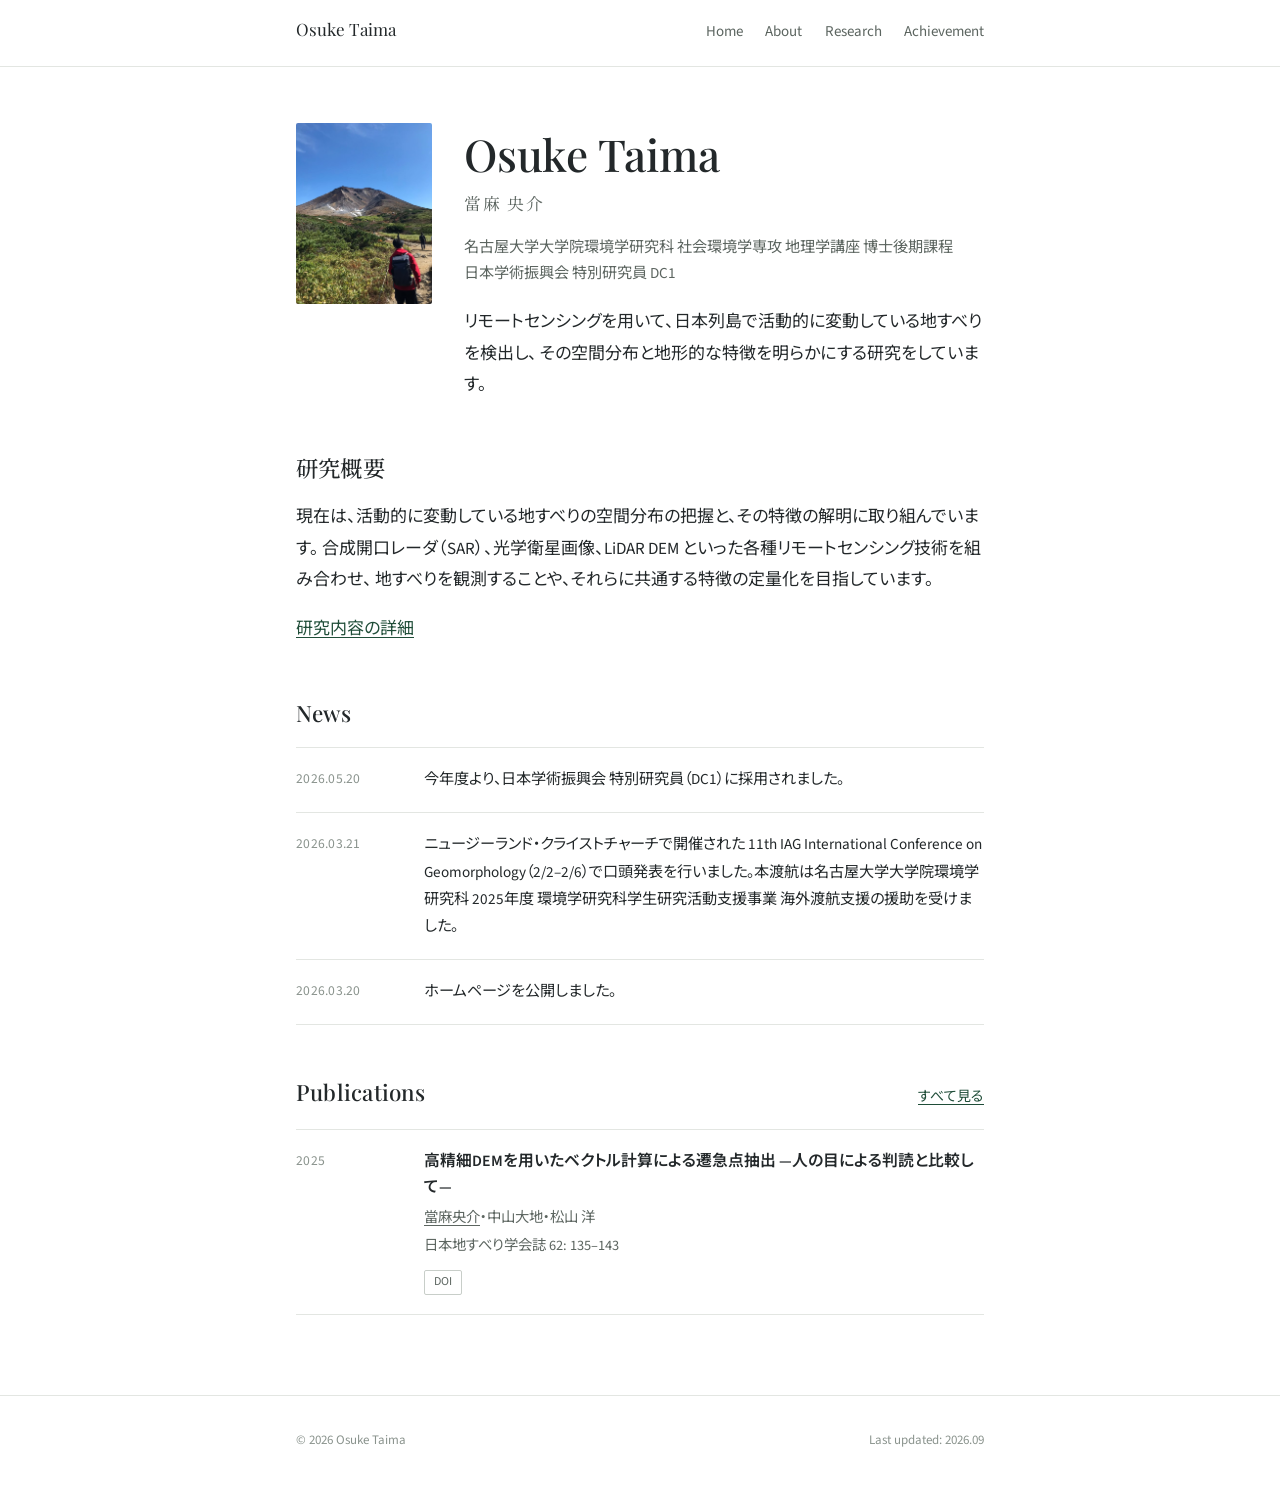
==== index.html @ e568fa74 "Update index.html" ====
<!DOCTYPE html>
<html lang="ja">
<head>
<meta charset="UTF-8">
<meta name="viewport" content="width=device-width, initial-scale=1.0">

<title>當麻央介 | Osuke Taima</title>
<meta name="description" content="當麻央介（名古屋大学大学院環境学研究科 博士後期課程）のページです。合成開口レーダ（SAR）やLiDAR DEMを用いた活動的地すべりの検出と地形解析。">

<meta property="og:type" content="website">
<meta property="og:title" content="當麻央介 | Osuke Taima">
<meta property="og:description" content="SARとLiDAR DEMを用いた地すべりの観測と地形解析。名古屋大学大学院環境学研究科 博士後期課程。">
<meta property="og:url" content="https://timetime0628.github.io/">
<meta property="og:image" content="https://timetime0628.github.io/images/asahikawa.jpg">
<meta name="twitter:card" content="summary">

<link rel="preconnect" href="https://fonts.googleapis.com">
<link rel="preconnect" href="https://fonts.gstatic.com" crossorigin>
<link href="https://fonts.googleapis.com/css2?family=Playfair+Display:wght@500;600&family=Noto+Serif+JP:wght@500&family=Source+Sans+3:wght@400;600&family=Noto+Sans+JP:wght@400;500&display=swap" rel="stylesheet">
<link rel="stylesheet" href="style.css">
</head>

<body>
<a class="skip-link" href="#main">本文へスキップ</a>

<header class="site-header">
  <div class="wrap">
    <a class="brand" href="index.html">Osuke Taima</a>
    <nav class="site-nav" aria-label="メインナビゲーション">
      <a href="index.html">Home</a>
      <a href="about.html">About</a>
      <a href="research.html">Research</a>
      <a href="achievement.html">Achievement</a>
    </nav>
  </div>
</header>

<main id="main">
  <div class="wrap">

    <!-- ヒーロー -->
    <section class="hero">
      <img class="hero-photo" src="images/asahikawa.jpg" width="136" height="180"
           alt="當麻央介">
      <div>
        <h1>Osuke Taima</h1>
        <p class="hero-name-ja">當麻 央介</p>
        <p class="hero-role">
          名古屋大学大学院環境学研究科 社会環境学専攻 地理学講座 博士後期課程<br>
          日本学術振興会 特別研究員 DC1
        </p>
        <p class="hero-bio">
          リモートセンシングを用いて、日本列島で活動的に変動している地すべりを検出し、
          その空間分布と地形的な特徴を明らかにする研究をしています。
        </p>

        <!--<dl class="facts">
          <dt>Email</dt>
          <dd><!-- ここにメールアドレス</dd>
          <dt>所在</dt>
          <dd>名古屋市千種区</dd>
        </dl>-->

         
        <!-- <ul class="links"> -->
          <!-- href を実際のURLに差し替えてください -->
          <!-- <li><a href="#">researchmap</a></li>
          <<li><a href="#">ORCID</a></li>
          <li><a href="#">Google Scholar</a></li>
          <li><a href="https://github.com/timetime0628">GitHub</a></li>
        </ul> -->
      </div>
    </section>

    <!-- 研究概要 -->
    <section>
      <h2>研究概要</h2>
      <p>
        現在は、活動的に変動している地すべりの空間分布の把握と、その特徴の解明に取り組んでいます。
        合成開口レーダ（SAR）、光学衛星画像、LiDAR DEM といった各種リモートセンシング技術を組み合わせ、
        地すべりを観測することや、それらに共通する特徴の定量化を目指しています。
      </p>
      <p><a href="research.html">研究内容の詳細</a></p>
    </section>

    <!-- News -->
    <section>
      <h2>News</h2>
      <div class="ledger">

        <div class="ledger-row">
          <div class="ledger-date">2026.05.20</div>
          <div class="ledger-body">
            今年度より、日本学術振興会 特別研究員（DC1）に採用されました。
          </div>
        </div>

        <div class="ledger-row">
          <div class="ledger-date">2026.03.21</div>
          <div class="ledger-body">
            ニュージーランド・クライストチャーチで開催された 11th IAG International Conference on
            Geomorphology（2/2–2/6）で口頭発表を行いました。本渡航は名古屋大学大学院環境学研究科
            2025年度 環境学研究科学生研究活動支援事業 海外渡航支援の援助を受けました。
          </div>
        </div>

        <div class="ledger-row">
          <div class="ledger-date">2026.03.20</div>
          <div class="ledger-body">
            ホームページを公開しました。
          </div>
        </div>

      </div>
    </section>

    <!-- 最近の業績 -->
    <section>
      <div class="section-head">
        <h2>Publications</h2>
        <a href="achievement.html">すべて見る</a>
      </div>
      <div class="ledger">

        <div class="ledger-row">
          <div class="ledger-date">2025</div>
          <div class="ledger-body">
            <p class="pub-title">高精細DEMを用いたベクトル計算による遷急点抽出 —人の目による判読と比較して—</p>
            <p class="pub-authors"><span class="me">當麻央介</span>・中山大地・松山 洋</p>
            <p class="pub-venue">日本地すべり学会誌 62: 135–143</p>
            <ul class="tags">
              <li><a class="tag" href="https://doi.org/10.3313/jls.62.135">DOI</a></li>
            </ul>
          </div>
        </div>

      </div>
    </section>

  </div>
</main>

<footer class="site-footer">
  <div class="wrap">
    <span>© 2026 Osuke Taima</span>
    <span>Last updated: 2026.09</span>
  </div>
</footer>

</body>
</html>
---- style.css ----
/* =========================================================
   Osuke Taima — site styles
   Bootstrap は不要です。<link> を外してこのファイルだけ読んでください。
   ========================================================= */

/* ---------- 1. トークン ---------- */
:root {
  /* 欧文が先、和文が後。1行に英日が混ざっても字ごとに正しい書体が当たります */
  --font-display: 'Playfair Display', 'Noto Serif JP', Georgia, serif;
  --font-body: 'Source Sans 3', 'Noto Sans JP', system-ui, sans-serif;

  --bg: #ffffff;
  --bg-soft: #f6f7f5;
  --ink: #23282a;   /* 本文 */
  --ink-2: #5c6560; /* 補足・所属など */
  --ink-3: #8a938d; /* 日付・メタ */
  --rule: #e3e6e2;
  --rule-strong: #c8cec9;

  /* アクセント1色。ここを差し替えれば全体の印象が変わります */
  --accent: #1f4d38;       /* 深緑 */
  --accent-soft: #eef3ef;

  --measure: 46rem;  /* 本文カラムの幅 */
  --gutter: 1.5rem;
}

@media (prefers-color-scheme: dark) {
  :root {
    --bg: #141816;
    --bg-soft: #1c2220;
    --ink: #e6eae7;
    --ink-2: #a8b1ac;
    --ink-3: #7d867f;
    --rule: #2c3431;
    --rule-strong: #3d4643;
    --accent: #7fb79a;
    --accent-soft: #1e2b25;
  }
}

/* ---------- 2. ベース ---------- */
*, *::before, *::after { box-sizing: border-box; }

html { -webkit-text-size-adjust: 100%; }

body {
  margin: 0;
  background: var(--bg);
  color: var(--ink);
  font-family: var(--font-body);
  font-size: 1.0625rem;
  line-height: 1.85;   /* 和文は欧文より行間を広めに */
  font-feature-settings: 'palt' 1;  /* 和文の詰め */
  text-rendering: optimizeLegibility;
}

img { max-width: 100%; height: auto; display: block; }

a { color: var(--accent); text-decoration-thickness: 1px; text-underline-offset: 0.2em; }
a:hover { text-decoration-thickness: 2px; }

:focus-visible {
  outline: 2px solid var(--accent);
  outline-offset: 3px;
}

.skip-link {
  position: absolute; left: -9999px;
  background: var(--accent); color: #fff;
  padding: 0.6rem 1rem; z-index: 100;
}
.skip-link:focus { left: 1rem; top: 1rem; }

/* ---------- 3. 見出し ---------- */
h1, h2, h3 {
  font-family: var(--font-display);
  font-weight: 500;
  line-height: 1.4;
  margin: 0;
}

h2 {
  font-size: 1.4rem;
  letter-spacing: 0.01em;
  margin-bottom: 1.1rem;
}

h3 { font-size: 1.0625rem; font-family: var(--font-body); font-weight: 600; }

p { margin: 0 0 1.1rem; }
p:last-child { margin-bottom: 0; }

/* ---------- 4. レイアウト ---------- */
.wrap {
  max-width: var(--measure);
  margin-inline: auto;
  padding-inline: var(--gutter);
}

main { padding-block: 3.5rem 5rem; }

section + section { margin-top: 3.25rem; }

/* ---------- 5. ナビ ---------- */
.site-header {
  position: sticky; top: 0; z-index: 20;
  background: color-mix(in srgb, var(--bg) 88%, transparent);
  backdrop-filter: blur(8px);
  border-bottom: 1px solid var(--rule);
}

.site-header .wrap {
  display: flex;
  flex-wrap: wrap;
  align-items: baseline;
  gap: 0.5rem 2rem;
  padding-block: 0.9rem;
}

.brand {
  font-family: var(--font-display);
  font-size: 1.0625rem;
  color: var(--ink);
  text-decoration: none;
  margin-right: auto;
}

.site-nav { display: flex; gap: 1.4rem; }

.site-nav a {
  color: var(--ink-2);
  text-decoration: none;
  font-size: 0.9375rem;
  padding-bottom: 0.2rem;
  border-bottom: 2px solid transparent;
}
.site-nav a:hover { color: var(--ink); }

/* ---------- 6. ヒーロー ---------- */
.hero { display: grid; gap: 1.75rem; }

@media (min-width: 40rem) {
  .hero {
    grid-template-columns: 8.5rem 1fr;
    gap: 2rem;
    align-items: start;
  }
}

.hero-photo { border-radius: 2px; }

.hero h1 {
  font-size: clamp(2rem, 5.5vw, 2.75rem);
  letter-spacing: -0.005em;
  margin-bottom: 0.25rem;
}

.hero-name-ja {
  font-family: var(--font-display);
  font-size: 1.05rem;
  letter-spacing: 0.1em;
  color: var(--ink-2);
  margin-bottom: 1rem;
}

.hero-role {
  color: var(--ink-2);
  font-size: 0.95rem;
  line-height: 1.7;
  margin-bottom: 1.25rem;
}

.hero-bio { margin-bottom: 1.5rem; }

/* 所属・連絡先 */
.facts { margin: 0 0 1.5rem; display: grid; gap: 0.4rem 1.25rem; }
@media (min-width: 30rem) {
  .facts { grid-template-columns: 5rem 1fr; }
}
.facts dt { color: var(--ink-3); font-size: 0.85rem; line-height: 1.9; }
.facts dd { margin: 0; font-size: 0.95rem; }

/* 外部リンク列 */
.links { display: flex; flex-wrap: wrap; gap: 0.5rem; padding: 0; margin: 0; list-style: none; }
.links a {
  display: inline-block;
  font-size: 0.8125rem;
  line-height: 1.6;
  padding: 0.25rem 0.7rem;
  border: 1px solid var(--rule-strong);
  border-radius: 2px;
  color: var(--ink-2);
  text-decoration: none;
}
.links a:hover { border-color: var(--accent); color: var(--accent); }

/* ---------- 7. 台帳グリッド（News・業績で共用） ----------
   左に日付／年、右に本文。このサイトの背骨です。 */
.ledger { border-top: 1px solid var(--rule); }

.ledger-row {
  display: grid;
  gap: 0.15rem 1.5rem;
  padding: 1.15rem 0;
  border-bottom: 1px solid var(--rule);
}

@media (min-width: 34rem) {
  .ledger-row { grid-template-columns: 6.5rem 1fr; }
}

.ledger-date {
  color: var(--ink-3);
  font-size: 0.85rem;
  line-height: 1.9;
  font-variant-numeric: tabular-nums;
  letter-spacing: 0.02em;
}

.ledger-body { font-size: 0.95rem; line-height: 1.8; }
.ledger-body > *:last-child { margin-bottom: 0; }

/* 業績1件 */
.pub-title {
  font-family: var(--font-body);
  font-size: 0.9875rem;
  font-weight: 600;
  line-height: 1.65;
  margin-bottom: 0.3rem;
}
.pub-authors { color: var(--ink-2); font-size: 0.9rem; margin-bottom: 0.15rem; }
.pub-venue { color: var(--ink-2); font-size: 0.9rem; margin-bottom: 0.5rem; }
.me { text-decoration: underline; text-underline-offset: 0.2em; text-decoration-thickness: 1px; }

/* DOI / arXiv などのバッジ */
.tags { display: flex; flex-wrap: wrap; gap: 0.4rem; padding: 0; margin: 0; list-style: none; }
.tag {
  display: inline-block;
  font-size: 0.75rem;
  line-height: 1.7;
  padding: 0.1rem 0.55rem;
  border: 1px solid var(--rule-strong);
  border-radius: 2px;
  color: var(--ink-2);
  text-decoration: none;
}
a.tag:hover { border-color: var(--accent); color: var(--accent); }

/* 発表種別など、右端に小さく置くラベル */
.kind { color: var(--ink-3); font-size: 0.8rem; }

/* ---------- 8. セクション見出し行 ---------- */
.section-head {
  display: flex;
  align-items: baseline;
  justify-content: space-between;
  gap: 1rem;
  margin-bottom: 1.1rem;
}
.section-head h2 { margin-bottom: 0; }
.section-head a { font-size: 0.875rem; }

/* ---------- 9. 箇条書き ---------- */
.plain-list { padding-left: 1.15rem; margin: 0 0 1.1rem; }
.plain-list li { margin-bottom: 0.5rem; }
.plain-list li:last-child { margin-bottom: 0; }

/* ---------- 10. フッター ---------- */
.site-footer {
  border-top: 1px solid var(--rule);
  padding-block: 2rem 3rem;
  color: var(--ink-3);
  font-size: 0.8125rem;
}
.site-footer .wrap { display: flex; flex-wrap: wrap; gap: 0.75rem 1.5rem; justify-content: space-between; }

/* ---------- 11. モーション ---------- */
@media (prefers-reduced-motion: reduce) {
  *, *::before, *::after { animation: none !important; transition: none !important; }
}

/* 年表など、左カラムに期間が入る場合 */
@media (min-width: 34rem) {
  .ledger--span .ledger-row { grid-template-columns: 10rem 1fr; }
}
.ledger--span .ledger-date { letter-spacing: 0; }

/* 研究テーマのブロック */
.theme { padding-block: 1.5rem; border-top: 1px solid var(--rule); }
.theme:last-child { border-bottom: 1px solid var(--rule); }
.theme h3 {
  font-family: var(--font-display);
  font-size: 1.125rem;
  font-weight: 500;
  margin-bottom: 0.5rem;
}
.theme p { font-size: 0.95rem; margin-bottom: 0; }

/* 図 */
figure { margin: 1.75rem 0; }
figcaption { color: var(--ink-3); font-size: 0.8125rem; line-height: 1.7; margin-top: 0.5rem; }
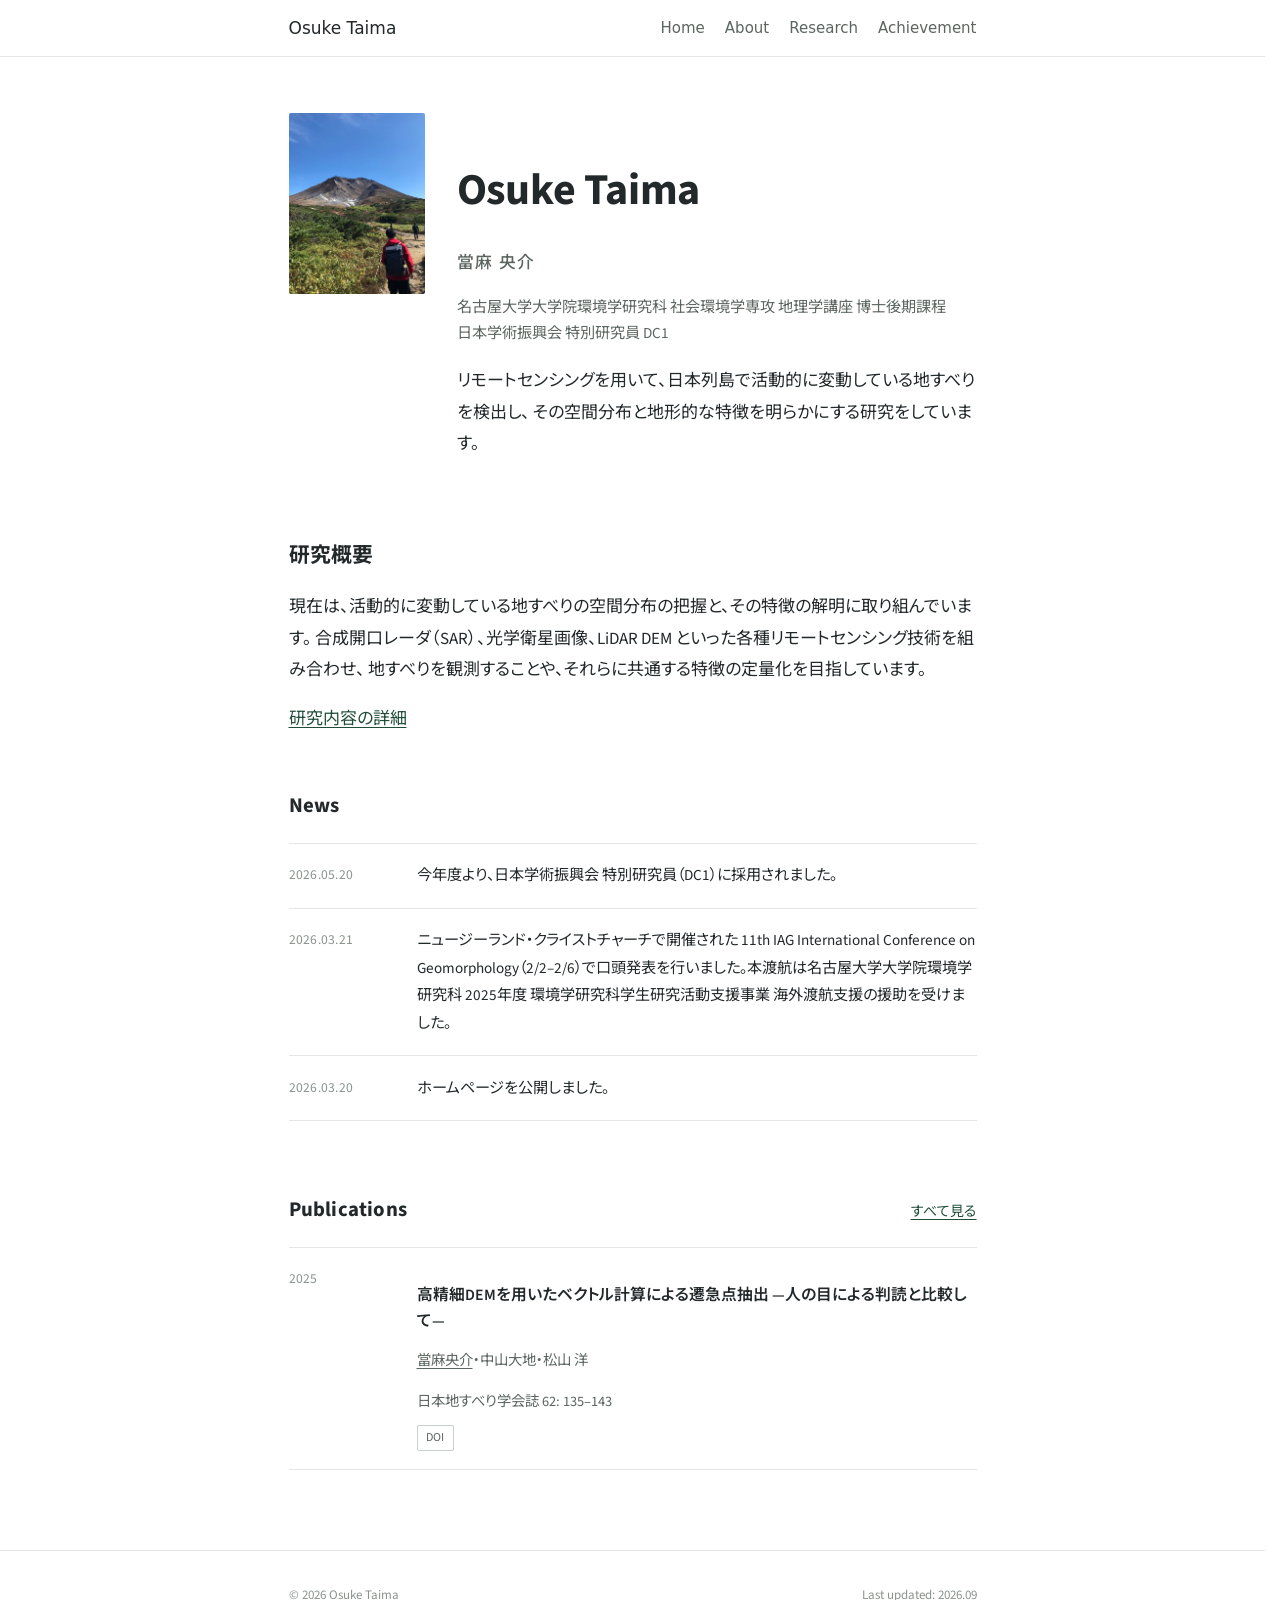
==== commit 7e18d6d2: "Update index.html" ====
--- a/index.html
+++ b/index.html
@@ -16,7 +16,7 @@
 
 <link rel="preconnect" href="https://fonts.googleapis.com">
 <link rel="preconnect" href="https://fonts.gstatic.com" crossorigin>
-<link href="https://fonts.googleapis.com/css2?family=Playfair+Display:wght@500;600&family=Noto+Serif+JP:wght@500&family=Source+Sans+3:wght@400;600&family=Noto+Sans+JP:wght@400;500&display=swap" rel="stylesheet">
+<link href="https://fonts.googleapis.com/css2?family=Source+Sans+3:wght@400;600;700&family=Noto+Sans+JP:wght@400;500;700&display=swap" rel="stylesheet">
 <link rel="stylesheet" href="style.css">
 </head>
 
--- a/style.css
+++ b/style.css
@@ -6,7 +6,7 @@
 /* ---------- 1. トークン ---------- */
 :root {
   /* 欧文が先、和文が後。1行に英日が混ざっても字ごとに正しい書体が当たります */
-  --font-display: 'Playfair Display', 'Noto Serif JP', Georgia, serif;
+  --font-display: 'Source Sans 3', 'Noto Sans JP',  system-ui, sans-serif;
   --font-body: 'Source Sans 3', 'Noto Sans JP', system-ui, sans-serif;
 
   --bg: #ffffff;
@@ -73,23 +73,17 @@
 .skip-link:focus { left: 1rem; top: 1rem; }
 
 /* ---------- 3. 見出し ---------- */
-h1, h2, h3 {
-  font-family: var(--font-display);
-  font-weight: 500;
-  line-height: 1.4;
-  margin: 0;
-}
-
-h2 {
-  font-size: 1.4rem;
-  letter-spacing: 0.01em;
-  margin-bottom: 1.1rem;
-}
-
-h3 { font-size: 1.0625rem; font-family: var(--font-body); font-weight: 600; }
-
-p { margin: 0 0 1.1rem; }
-p:last-child { margin-bottom: 0; }
+h1, h2, h3 { font-weight: 700; letter-spacing: 0.01em; }
+
+h2 { font-size: 1.3rem; }
+
+.hero h1 { font-size: clamp(1.9rem, 5vw, 2.4rem); letter-spacing: 0; }
+
+.hero-name-ja { font-family: var(--font-body); font-weight: 500; }
+
+.theme h3 { font-family: var(--font-body); font-weight: 700; font-size: 1.0625rem; }
+
+.pub-title { font-weight: 700; }
 
 /* ---------- 4. レイアウト ---------- */
 .wrap {
@@ -103,39 +97,55 @@
 section + section { margin-top: 3.25rem; }
 
 /* ---------- 5. ナビ ---------- */
+html { scrollbar-gutter: stable; }
+
 .site-header {
   position: sticky; top: 0; z-index: 20;
-  background: color-mix(in srgb, var(--bg) 88%, transparent);
-  backdrop-filter: blur(8px);
+  background: var(--bg);
   border-bottom: 1px solid var(--rule);
 }
 
 .site-header .wrap {
   display: flex;
-  flex-wrap: wrap;
-  align-items: baseline;
-  gap: 0.5rem 2rem;
-  padding-block: 0.9rem;
+  align-items: center;
+  justify-content: space-between;
+  gap: 2rem;
+  height: 56px;
+  padding-block: 0;
 }
 
 .brand {
-  font-family: var(--font-display);
-  font-size: 1.0625rem;
+  font-family: system-ui, sans-serif;
+  font-size: 17px;
+  line-height: 1;
   color: var(--ink);
   text-decoration: none;
-  margin-right: auto;
-}
-
-.site-nav { display: flex; gap: 1.4rem; }
+  white-space: nowrap;
+}
+
+.site-nav { display: flex; gap: 20px; }
 
 .site-nav a {
+  font-family: system-ui, sans-serif;
+  font-size: 15px;
+  line-height: 1;
   color: var(--ink-2);
   text-decoration: none;
-  font-size: 0.9375rem;
-  padding-bottom: 0.2rem;
-  border-bottom: 2px solid transparent;
+  white-space: nowrap;
 }
 .site-nav a:hover { color: var(--ink); }
+
+@media (max-width: 30rem) {
+  .site-header .wrap {
+    flex-direction: column;
+    align-items: flex-start;
+    justify-content: center;
+    height: 84px;
+    gap: 8px;
+  }
+  .site-nav { gap: 16px; }
+  .site-nav a { font-size: 14px; }
+}
 
 /* ---------- 6. ヒーロー ---------- */
 .hero { display: grid; gap: 1.75rem; }
@@ -300,3 +310,5 @@
 /* 図 */
 figure { margin: 1.75rem 0; }
 figcaption { color: var(--ink-3); font-size: 0.8125rem; line-height: 1.7; margin-top: 0.5rem; }
+
+html { scrollbar-gutter: stable; }
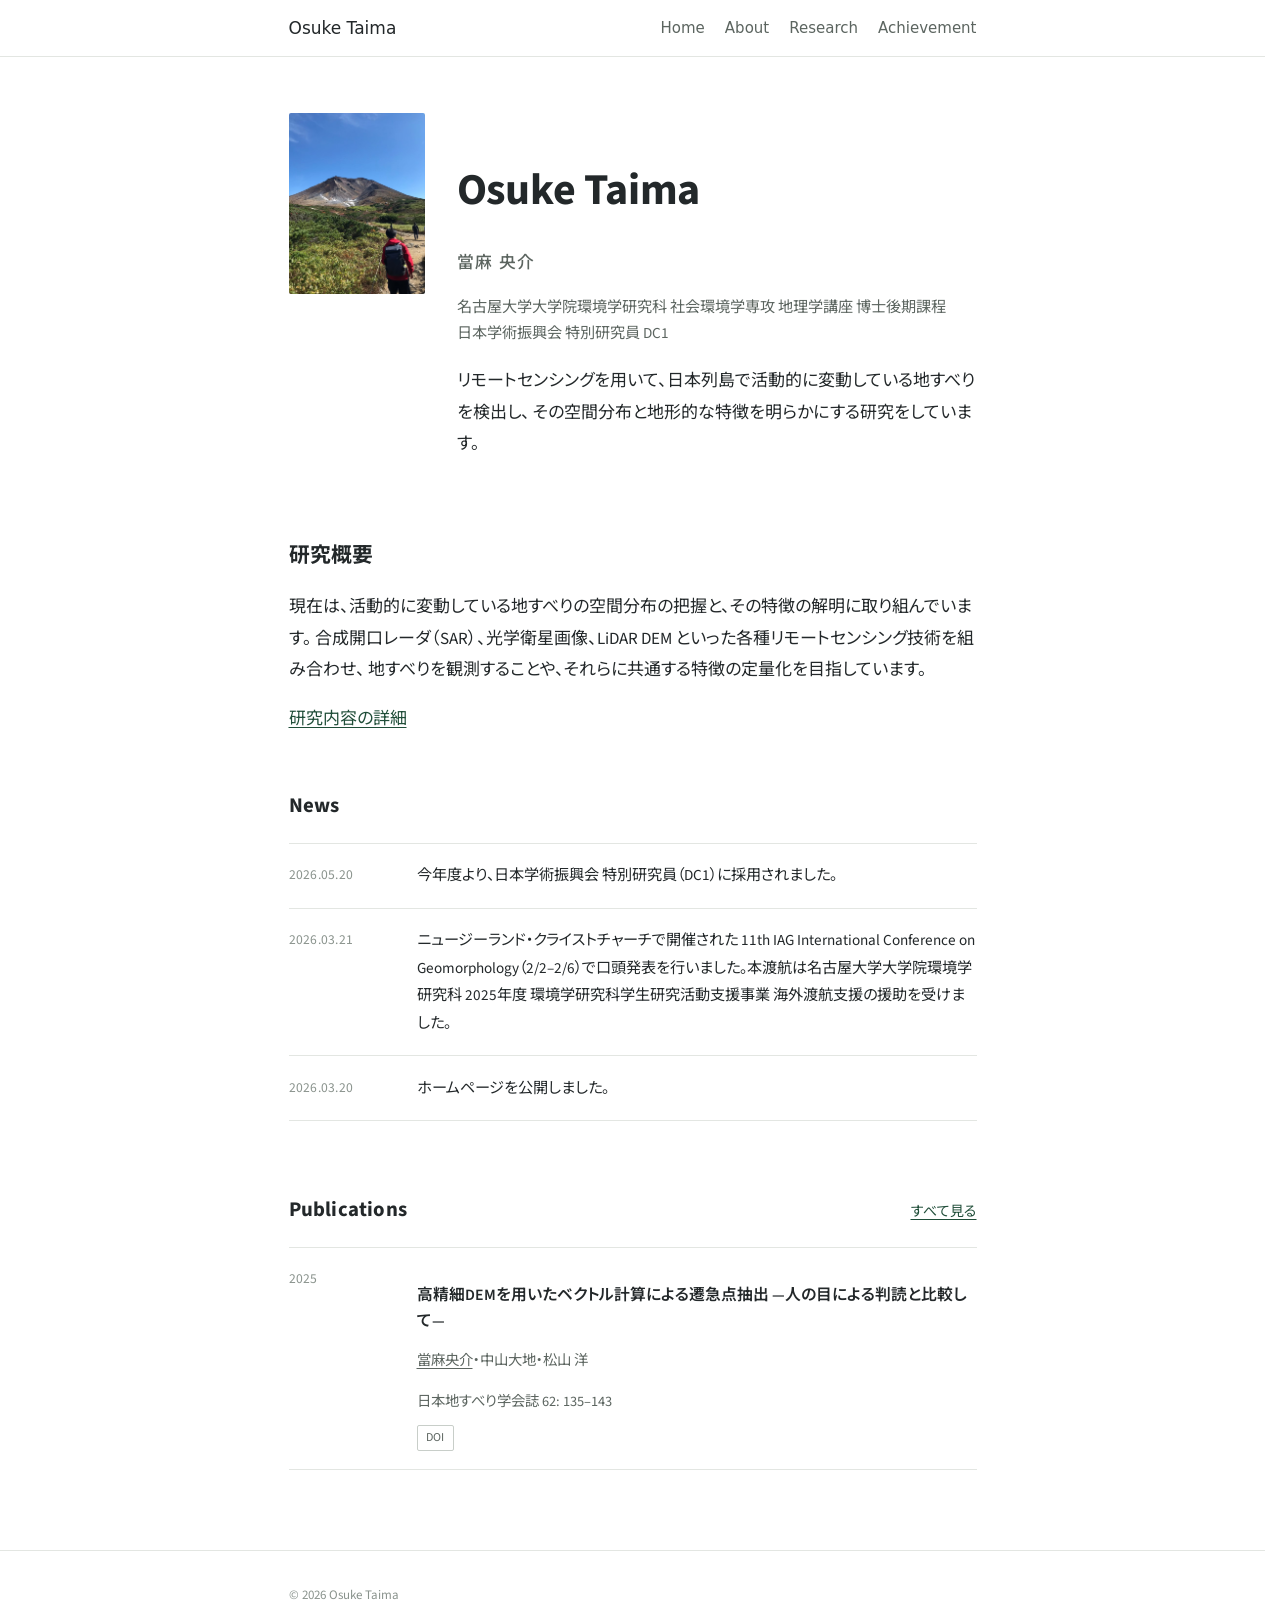
==== commit bbdc84ff: "Update index.html" ====
--- a/index.html
+++ b/index.html
@@ -143,7 +143,6 @@
 <footer class="site-footer">
   <div class="wrap">
     <span>© 2026 Osuke Taima</span>
-    <span>Last updated: 2026.09</span>
   </div>
 </footer>
 
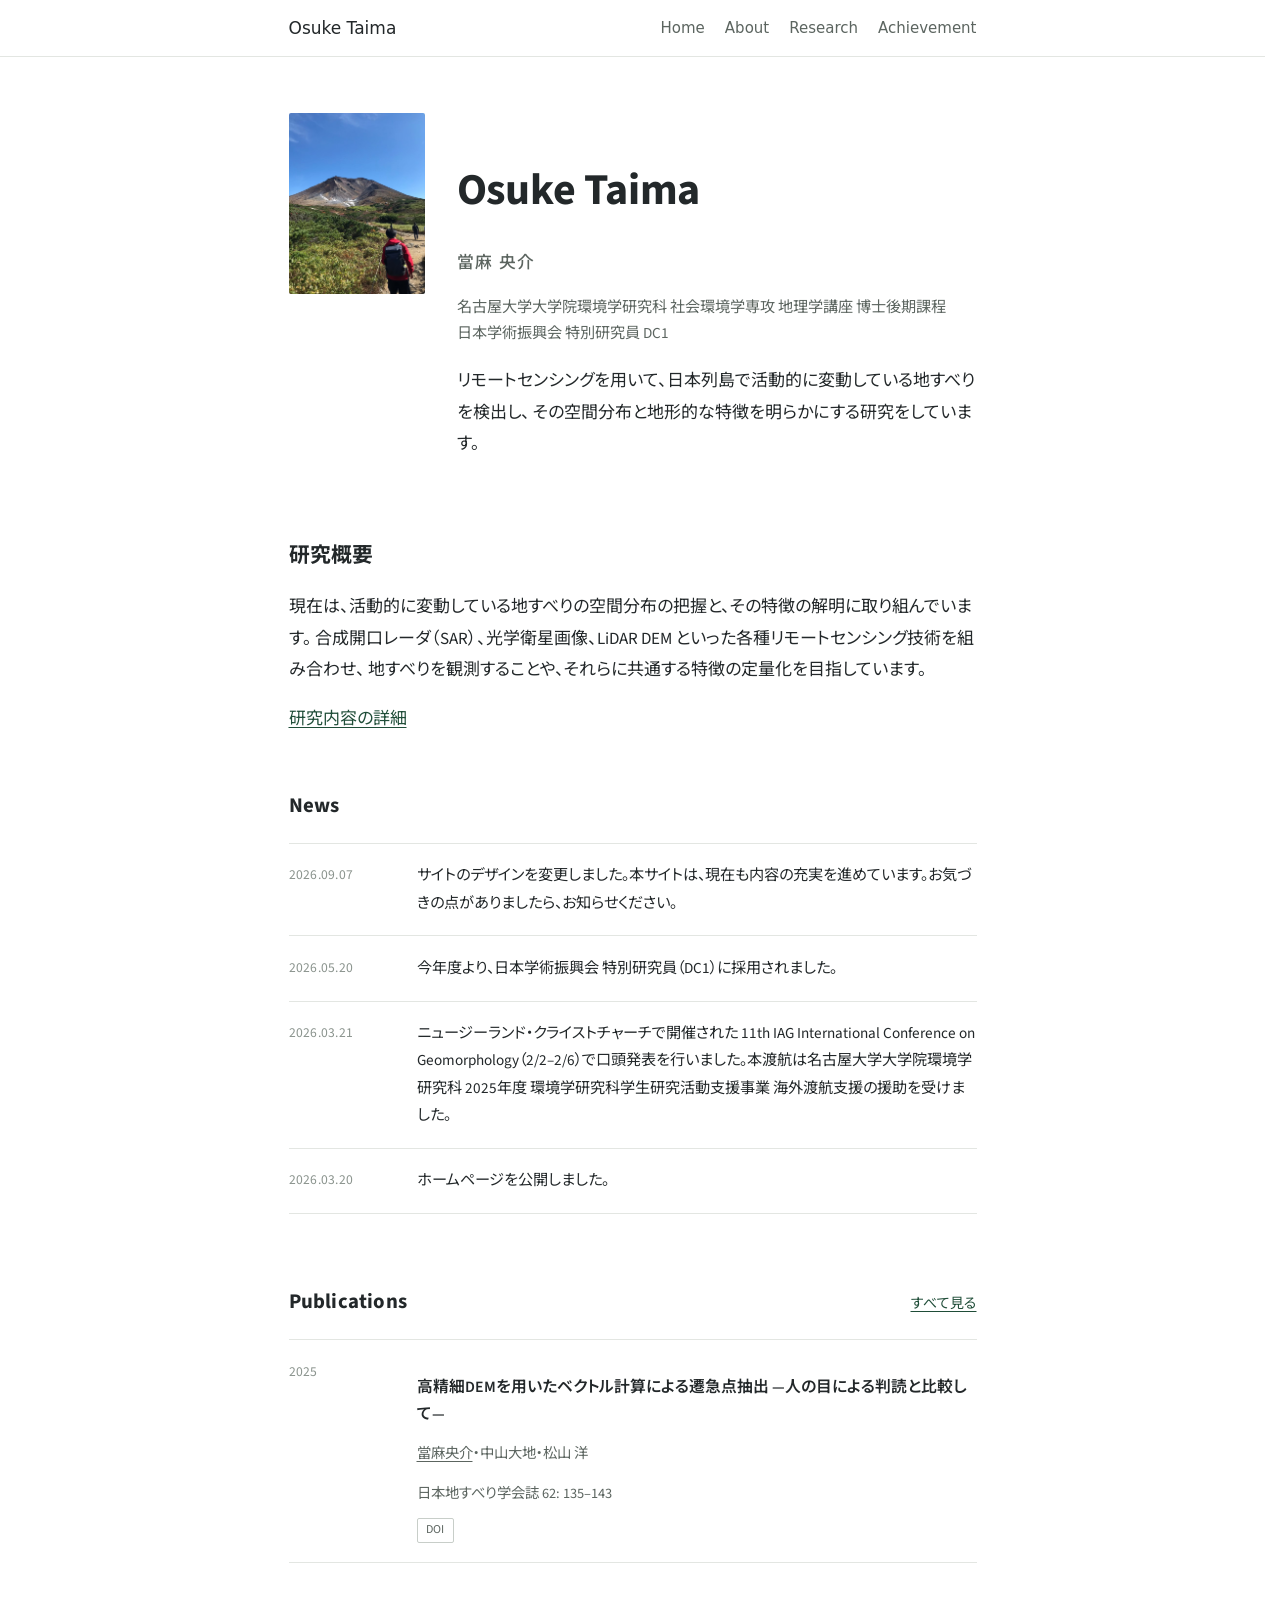
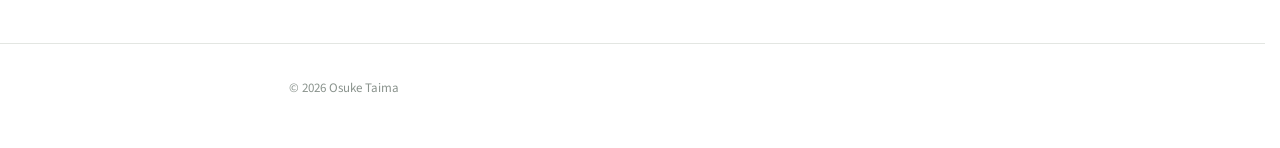
==== commit 4aaeadc1: "Update index.html" ====
--- a/index.html
+++ b/index.html
@@ -89,6 +89,13 @@
       <div class="ledger">
 
         <div class="ledger-row">
+          <div class="ledger-date">2026.09.07</div>
+          <div class="ledger-body">
+            サイトのデザインを変更しました。本サイトは、現在も内容の充実を進めています。お気づきの点がありましたら、お知らせください。
+          </div>
+        </div>
+        
+        <div class="ledger-row">
           <div class="ledger-date">2026.05.20</div>
           <div class="ledger-body">
             今年度より、日本学術振興会 特別研究員（DC1）に採用されました。
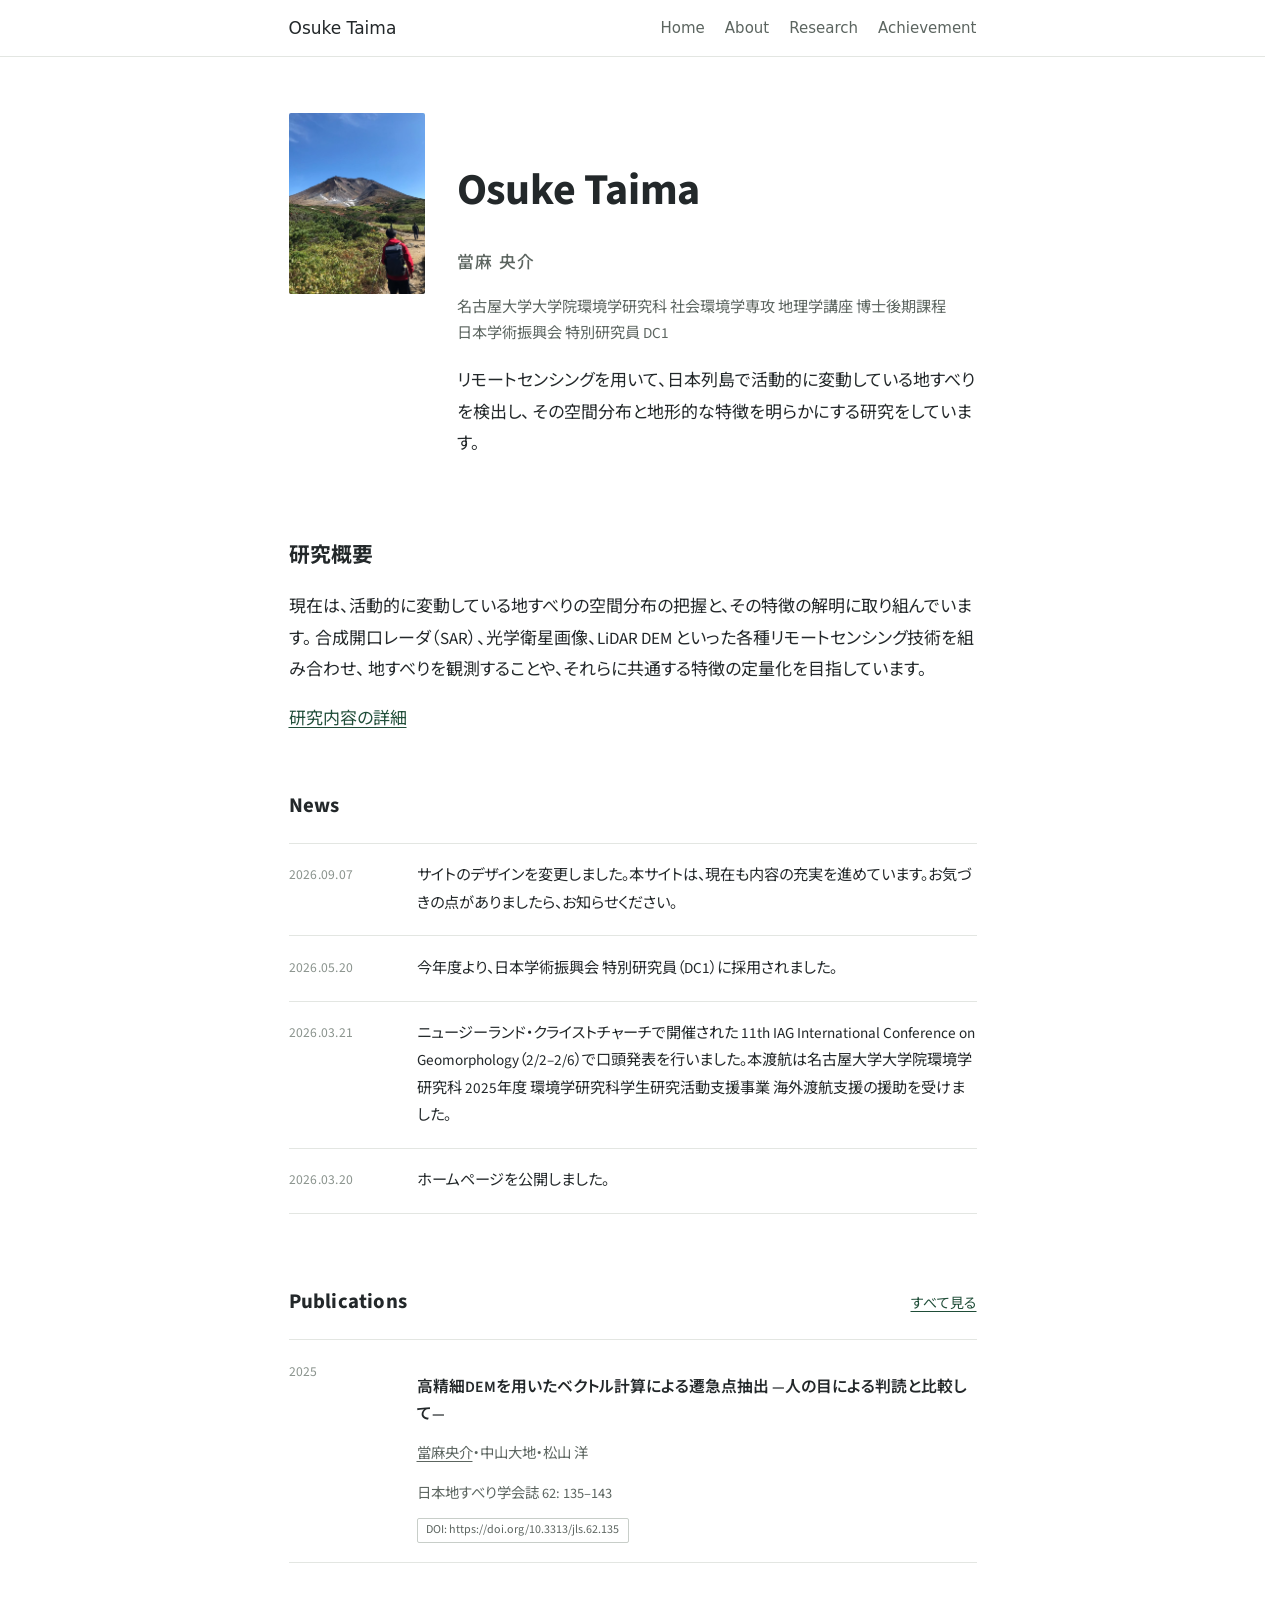
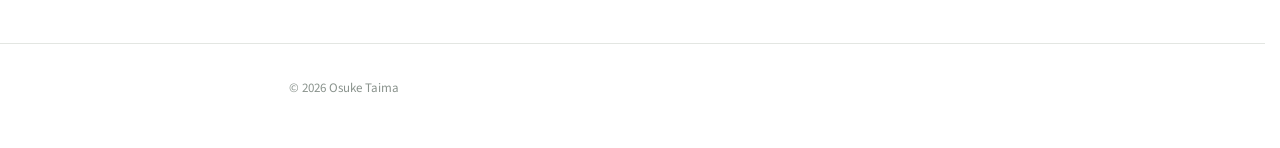
==== commit 2154201e: "Update index.html" ====
--- a/index.html
+++ b/index.html
@@ -136,7 +136,7 @@
             <p class="pub-authors"><span class="me">當麻央介</span>・中山大地・松山 洋</p>
             <p class="pub-venue">日本地すべり学会誌 62: 135–143</p>
             <ul class="tags">
-              <li><a class="tag" href="https://doi.org/10.3313/jls.62.135">DOI</a></li>
+              <li><a class="tag" href="https://doi.org/10.3313/jls.62.135">DOI: https://doi.org/10.3313/jls.62.135</a></li>
             </ul>
           </div>
         </div>
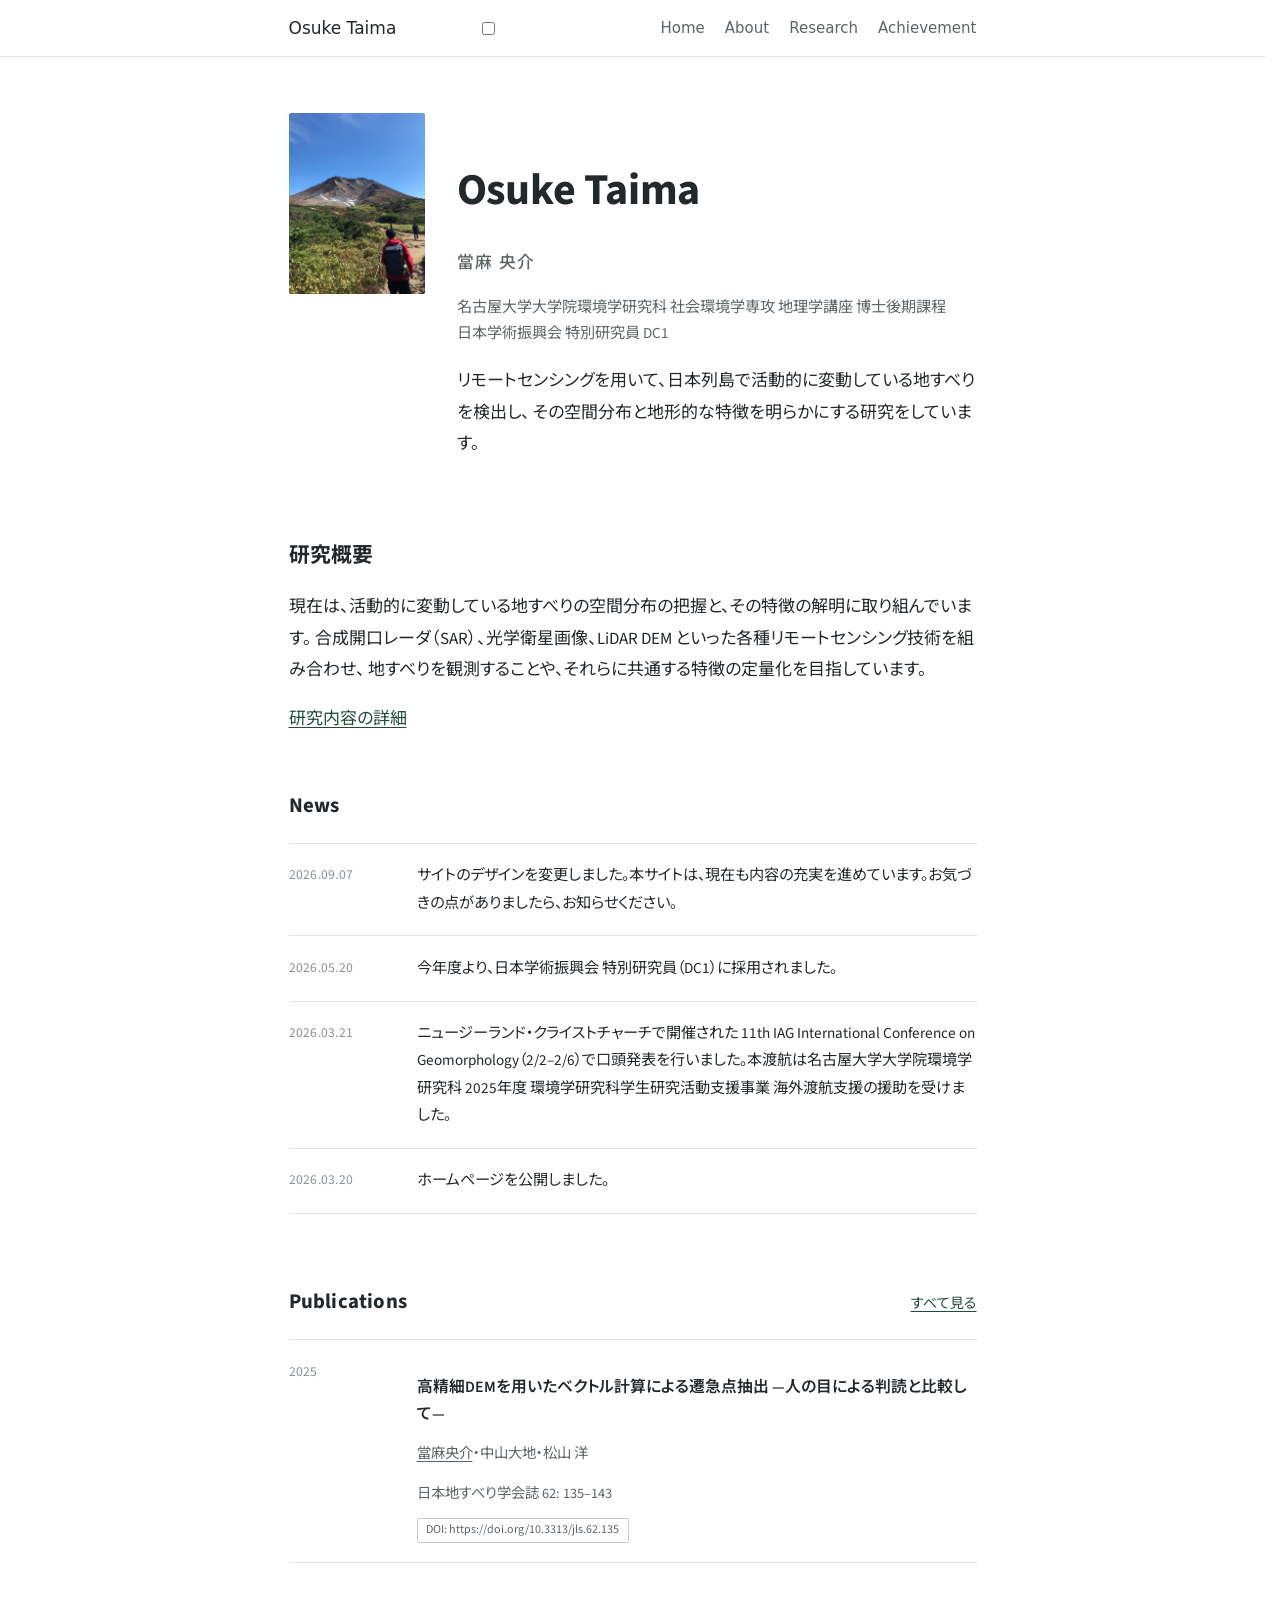
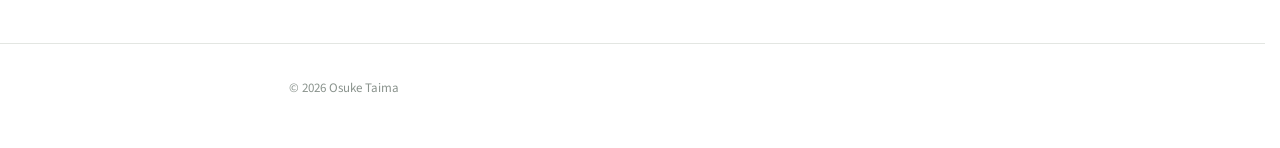
==== commit 9a566a47: "Update index.html" ====
--- a/index.html
+++ b/index.html
@@ -26,6 +26,10 @@
 <header class="site-header">
   <div class="wrap">
     <a class="brand" href="index.html">Osuke Taima</a>
+    <input type="checkbox" id="nav-toggle" class="nav-toggle">
+    <label for="nav-toggle" class="nav-button" aria-label="メニューを開く">
+      <span></span><span></span><span></span>
+    </label>
     <nav class="site-nav" aria-label="メインナビゲーション">
       <a href="index.html">Home</a>
       <a href="about.html">About</a>
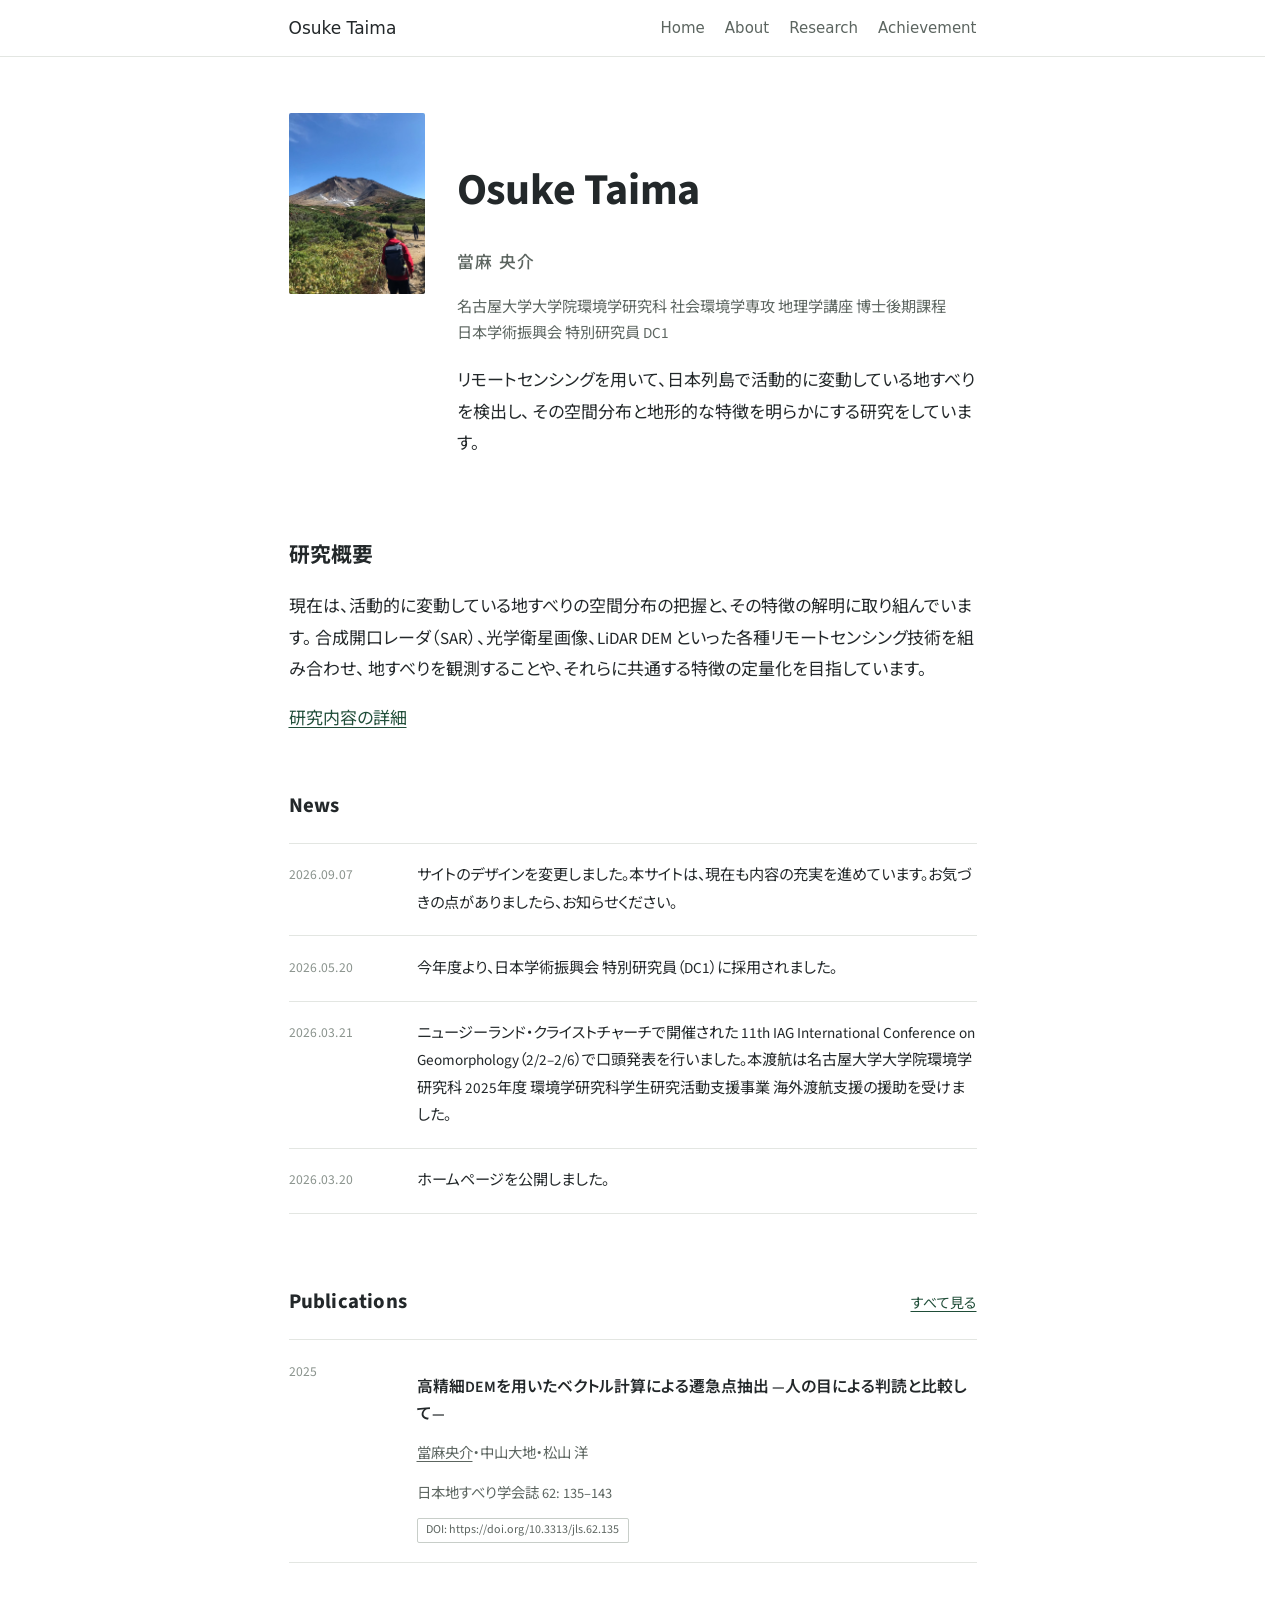
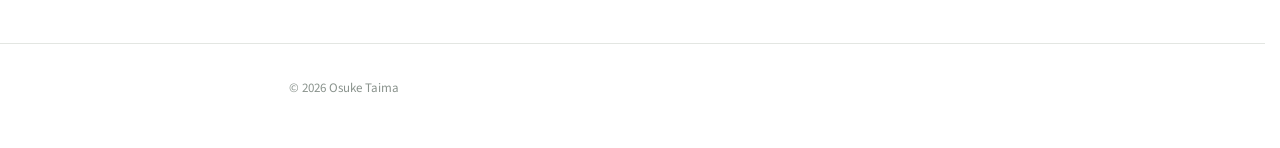
==== commit 39ac1fea: "Update index.html" ====
--- a/index.html
+++ b/index.html
@@ -26,11 +26,11 @@
 <header class="site-header">
   <div class="wrap">
     <a class="brand" href="index.html">Osuke Taima</a>
-    <input type="checkbox" id="nav-toggle" class="nav-toggle">
-    <label for="nav-toggle" class="nav-button" aria-label="メニューを開く">
+    <button class="nav-button" type="button"
+            aria-controls="site-nav" aria-expanded="false" aria-label="メニュー">
       <span></span><span></span><span></span>
-    </label>
-    <nav class="site-nav" aria-label="メインナビゲーション">
+    </button>
+    <nav class="site-nav" id="site-nav" aria-label="メインナビゲーション">
       <a href="index.html">Home</a>
       <a href="about.html">About</a>
       <a href="research.html">Research</a>
--- a/style.css
+++ b/style.css
@@ -135,16 +135,55 @@
 }
 .site-nav a:hover { color: var(--ink); }
 
-@media (max-width: 30rem) {
-  .site-header .wrap {
+/* ボタンはPCでは隠す */
+.nav-toggle { display: none; }
+.nav-button { display: none; }
+
+/* ---- スマホ ---- */
+@media (max-width: 40rem) {
+  .nav-button {
+    display: flex;
     flex-direction: column;
-    align-items: flex-start;
     justify-content: center;
-    height: 84px;
-    gap: 8px;
-  }
-  .site-nav { gap: 16px; }
-  .site-nav a { font-size: 14px; }
+    gap: 5px;
+    width: 44px;
+    height: 44px;
+    padding: 0 10px;
+    cursor: pointer;
+    margin-right: -10px;
+  }
+  .nav-button span {
+    display: block;
+    height: 2px;
+    background: var(--ink);
+    border-radius: 1px;
+  }
+
+  .site-nav {
+    display: none;
+    position: absolute;
+    top: 56px;
+    left: 0;
+    right: 0;
+    flex-direction: column;
+    gap: 0;
+    background: var(--bg);
+    border-bottom: 1px solid var(--rule);
+  }
+
+  .nav-toggle:checked ~ .site-nav { display: flex; }
+
+  .site-nav a {
+    padding: 14px var(--gutter);
+    border-top: 1px solid var(--rule);
+    font-size: 16px;
+    line-height: 1.4;
+  }
+
+  .nav-toggle:focus-visible ~ .nav-button {
+    outline: 2px solid var(--accent);
+    outline-offset: 2px;
+  }
 }
 
 /* ---------- 6. ヒーロー ---------- */
